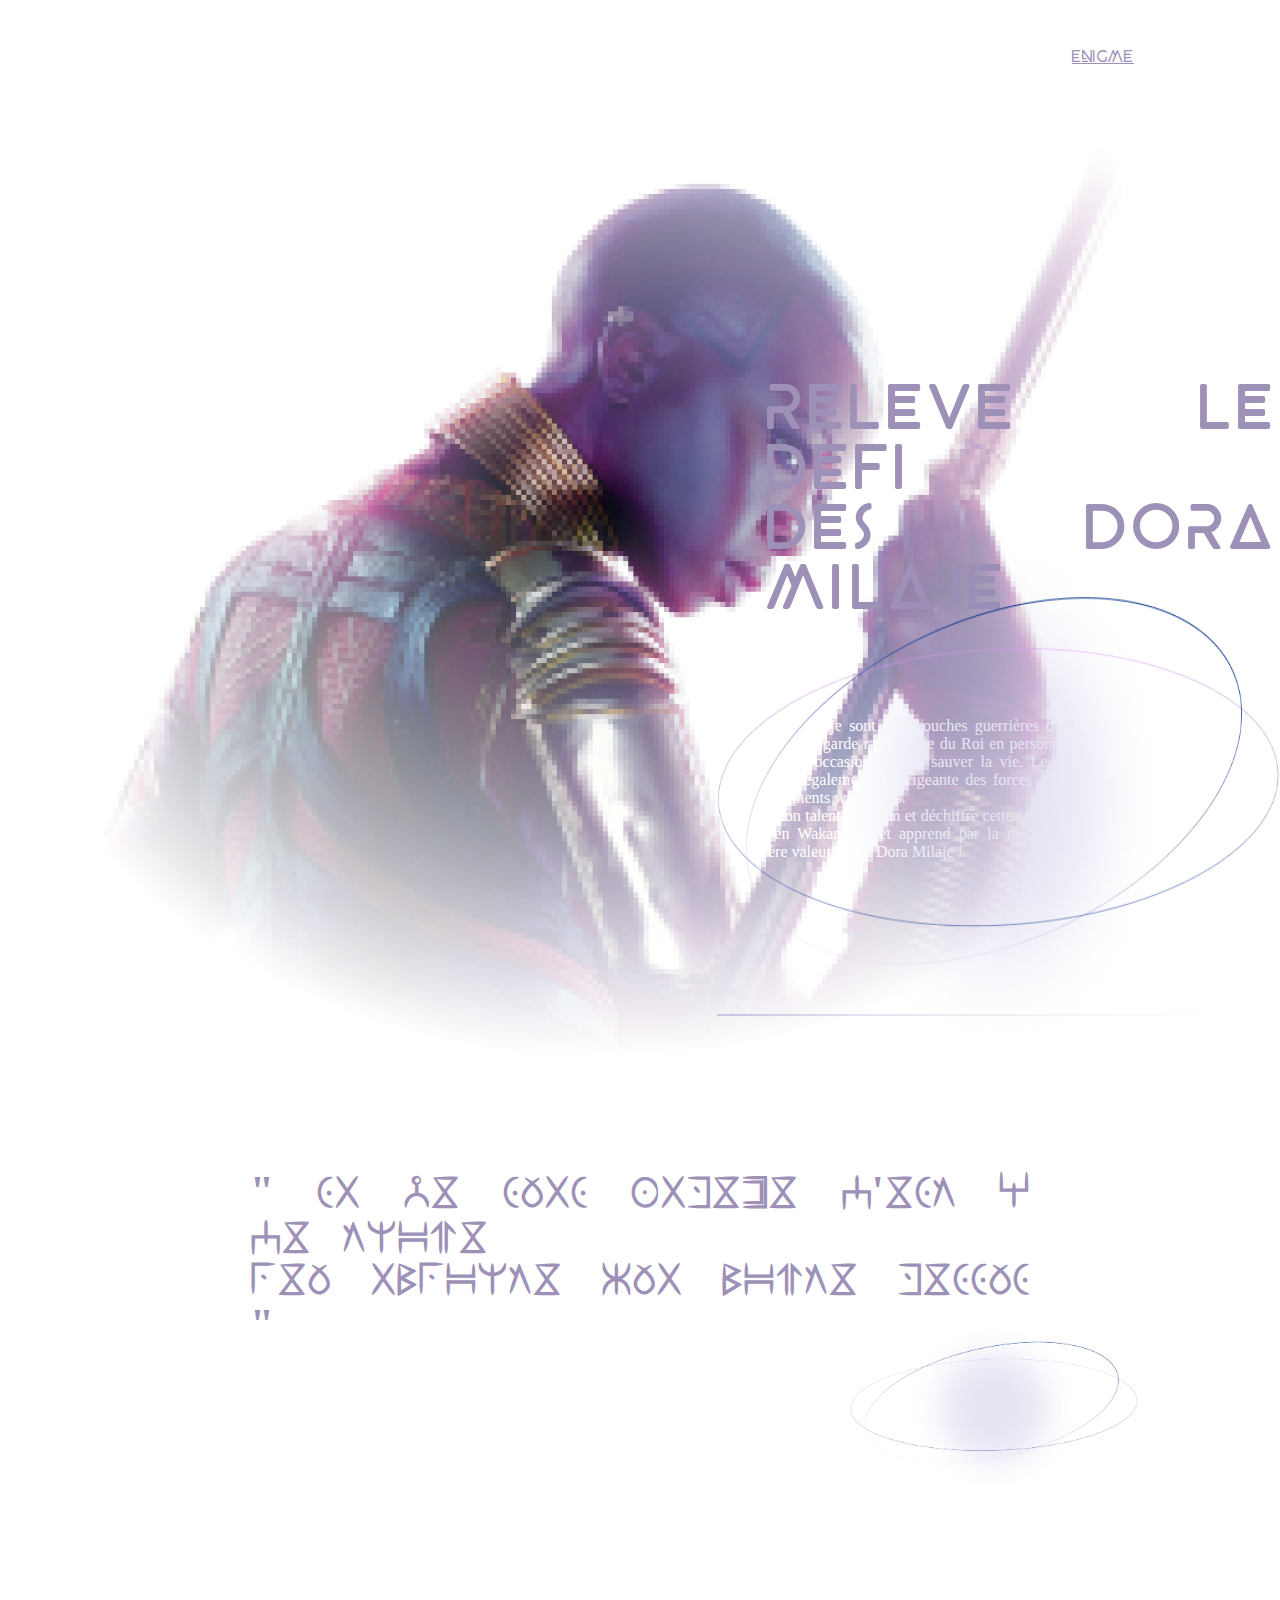
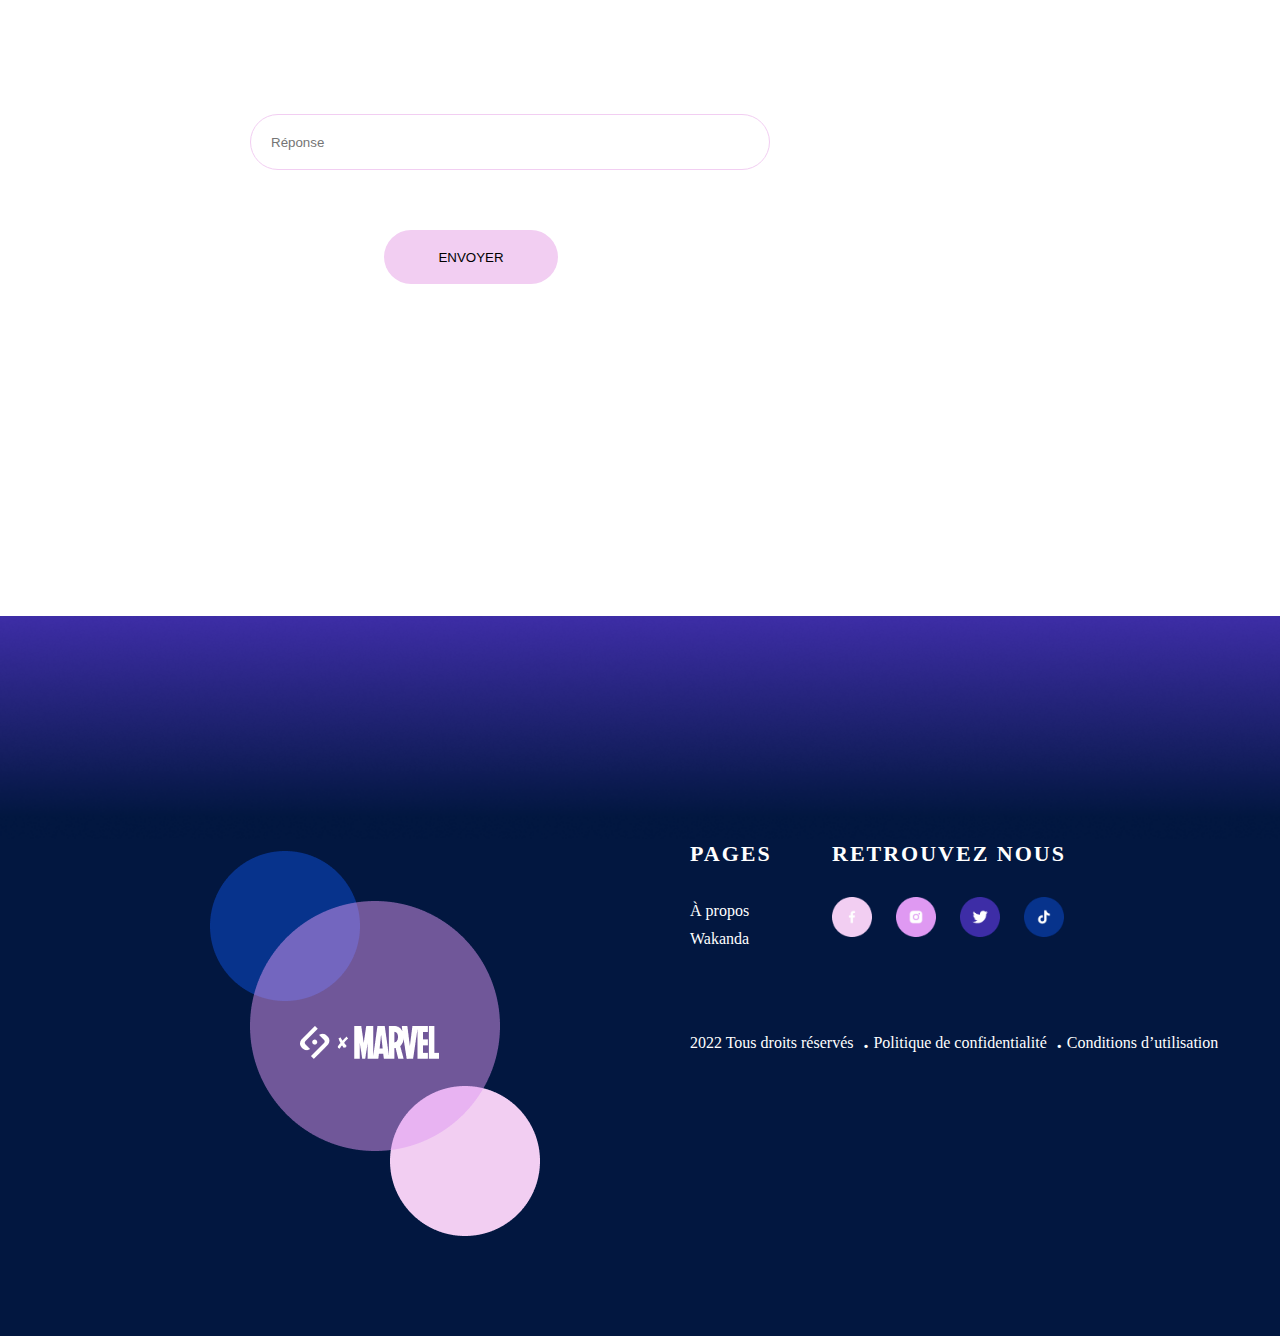
==== enigme.html @ d8a6af79 "first commit" ====
<!DOCTYPE html>
<html lang="fr">

<head>
    <meta charset="UTF-8">
    <meta http-equiv="X-UA-Compatible" content="IE=edge">
    <meta name="viewport" content="width=device-width, initial-scale=1.0">
    <link rel="stylesheet" href="./assets/css/styles.css">

    <title>BLACK PANTHER</title>
</head>

<body>
    <header>
        <nav>
            <img src="./assets/images/Allpages/footer2.png" alt="logo">
            <div>
                <ul>
                    <li> <a href="./index.html">ACCUEIL</a> </li>
                    <li> <a href="./wakanda.html">WAKANDA</a> </li>
                    <li> <a href="#" class="active">ENIGME</a> </li>
                </ul>
            </div>
        </nav>

        <!-- PAGE HERO -->
        <div id="hero-enigme">
            <div class="hero-left">
                <img src="./assets/images/Enigme/Pantherenigme1.png" alt="Commandant">
            </div>

            <div class="hero-right">
                <h2>Releve le defi</h2>
                <h2>des dora milaje</h2>

                <div class="hero-circle">
                    <p class="circle-text">
                        Les Dora Milaje sont de farouches guerrières d’élite. Elles constituent la garde
                        rapprochée du Roi en personne et ont de nombreuses occasions de lui sauver la
                        vie. Leur Générale, Okoyé est également la dirigeante des forces armées et des
                        renseignements wakandais.
                        <br />
                        Prouve ton talent d’espion et déchiffre cette réplique d’Okoyé écrite en Wakandais,
                        et apprend par la même occasion la première valeur d’une Dora Milaje !
                    </p>
                    <img src="./assets/images/Enigme/Pantherenigme2.png" class="circle" alt="image">
                    <img src="./assets/images/Enigme/Pantherenigme3.png" class="line" alt="image">
                </div>
            </div>
        </div>

    </header>
    <div class="clearfix"></div>


    <main id="enigme">
        <h2 class="text-main-enigme">
            " SI JE SUIS FIDELE C'EST A CE TRONE <br /> PEU IMPORTE QUI MONTE DESSUS "
        </h2>
        <div class="box-main">
            <div class="enigme-text-left">
                <p>Voici la transicription de l’alphabet :</p>
                <p class="text-wakanda">
                    A = <span class="wakanda">A</span>  ; B = <span class="wakanda">b</span>  ; c = <span class="wakanda">c</span>  ; d = <span class="wakanda">d</span>  ; e = <span class="wakanda">e</span>  ; f = <span class="wakanda">f</span>  ; g = <span class="wakanda">g</span>  ; h = <span class="wakanda">h</span>  ; i = <span class="wakanda">i</span>  ; j = <span class="wakanda">j</span>  ; <br />
                    k = <span class="wakanda">k</span>  ; l = <span class="wakanda">l</span>  ; m = <span class="wakanda">m</span>  ; n = <span class="wakanda">n</span>  ; o = <span class="wakanda">o</span>  ; p = <span class="wakanda">p</span>  ; q = <span class="wakanda">q</span>  ; r = <span class="wakanda">r</span>  ; s = <span class="wakanda">s</span>  ; t = <span class="wakanda">t</span>  ; <br />
                    u = <span class="wakanda">u</span>  ; w = <span class="wakanda">w</span>  ; x = <span class="wakanda">x</span>  ; y = <span class="wakanda">y</span>  ; z = <span class="wakanda">z</span> 
                </p>
                <div class="answer">
                    <p>Alors, as tu la réponse ?</p>
                    <input type="text" class="contact-input input-text" name="" id="" placeholder="Réponse">
                    <div class="send-button">
                        <input type="submit" value="ENVOYER">
                    </div>
                </div>
            </div>
            
            <div class="enigme-text-right">
                <div class="text-wrapper">
                    <p class="subtitle">Le savais tu ?</p>
                    <p class="subtitle-text">
                        Plusieurs sources s’entendent pour dire que la lettre la plus utilisée en français est
                        la lettre E. En pourcentage de fréquence, la lettre est utilisée à 14% dans une
                        phrase. Et si tu regardais quel symbole revient le plus souvent?
                    </p>
                </div>
                <img src="./assets/images/Enigme/Pantherenigme2.png" class="circle" alt="image">
            </div>
        </div>
    </main>

    <footer>
        <div class="footer-left">
            <img src="./assets/images/Allpages/footer1.png" class="circle-image" alt="cercles">
            <img src="./assets/images/Allpages/footer2.png" class="marvel-image" alt="marvel">
        </div>

        <div class="footer-right">
            <div class="up-part">
                <div>
                    <h3>PAGES</h3>
                    <p>À propos</p>
                    <p>Wakanda</p>
                </div>
                <div class="box-icons">
                    <h3>RETROUVEZ NOUS</h3>
                    <div class="footer-icons">
                        <img src="./assets/images/Allpages/footer3.png" alt="facebook">
                        <img src="./assets/images/Allpages/footer4.png" alt="instagram">
                        <img src="./assets/images/Allpages/footer5.png" alt="twitter">
                        <img src="./assets/images/Allpages/footer6.png" alt="tiktok">
                    </div>
                </div>

            </div>
            <div class="down-part">
                <ul>
                    <li>2022 Tous droits réservés</li>
                    <li> <span class="dots">.</span> Politique de confidentialité</li>
                    <li> <span class="dots">.</span> Conditions d’utilisation</li>
                </ul>
            </div>
        </div>
    </footer>
</body>

</html>
---- assets/css/styles.css ----
@charset "UTF-8";
@font-face {
  font-family: "panthera";
  src: url("../fonts/PantheraRegular-MVZ9J.ttf");
}
@font-face {
  font-family: "beyno";
  src: url("../fonts/BEYNO.otf");
}
@font-face {
  font-family: "wakanda";
  src: url("../fonts/WakandaForever-Regular.ttf");
}
:root {
  --white-color: #FFF;
  --light-pink: #F2CEF2;
  --gray-color: #9E91B7;
  --light-purple: #DF99F2;
  --middle-purple: #3D2DA6;
  --middle-blue: #07338C;
  --middle-black: #021740;
}

* {
  margin: 0;
  padding: 0;
  box-sizing: border-box;
}

body {
  background-image: url("../images/Allpages/arrière_plan.png");
  background-position: top center;
  background-repeat: no-repeat;
  background-size: cover;
  color: var(--white-color);
  font-family: "cantarell";
  text-align: justify;
  display: block;
}
body h1,
body h2 {
  color: var(--gray-color);
}
body h1 {
  font-family: "panthera";
  font-size: 68px;
}
body h2 {
  font-family: "beyno";
  font-size: 32px;
}
body .citation {
  font-size: 14px;
}

nav li a {
  cursor: pointer;
  text-decoration: none;
  color: var(--white-color);
}

.nav-wakanda {
  padding: 25px 0 50px 0;
}

.active {
  color: var(--gray-color);
  text-decoration: underline;
}

header {
  position: relative;
}
header nav {
  font-family: "beyno", "cantarell";
  color: var(--white-color);
  display: flex;
  justify-content: space-between;
  width: 85%;
  margin: 0 auto;
  padding-top: 50px;
}
header nav div ul {
  list-style: none;
}
header nav div ul li {
  display: inline;
  padding-right: 50px;
}
header #hero {
  position: relative;
  height: 80vh;
}
header #hero h2 {
  padding: 20px 0;
  padding-bottom: 30px;
}
header #hero .hero-left {
  position: relative;
  float: left;
  width: 40%;
  height: 100%;
  padding: 200px 0;
  padding-left: 200px;
}
header #hero .hero-left .hero-text {
  padding-right: 70px;
  text-align: justify;
}
header #hero .hero-right {
  position: relative;
  float: left;
  width: 60%;
  height: 100%;
}
header #hero .hero-right img {
  position: relative;
  width: 100%;
}
header #hero div a {
  padding-top: 20px;
  color: var(--white-color);
}
header #floating .lines {
  position: absolute;
  top: 0;
  width: 2px;
  background-color: var(--gray-color);
}
header #floating .line1 {
  left: 50px;
  height: 500px;
}
header #floating .line2 {
  left: 70px;
  height: 300px;
}
header #floating .side-icons {
  height: 190px;
  position: absolute;
  top: 310px;
  left: 60px;
  display: flex;
  flex-direction: column;
  justify-content: space-between;
}
header #floating .side-icons img {
  width: 20px;
}
header #hero-wakanda {
  background: url("../images/Wakanda/Pantherwakanda1.png");
  background-repeat: no-repeat;
  background-size: cover;
  object-fit: cover;
  height: 100vh;
  width: 100%;
  position: relative;
}
header #hero-wakanda .hero-text {
  width: 50%;
  padding: 300px 50px 0 200px;
}
header #hero-wakanda .hero-text h1 {
  font-family: "beyno";
  font-weight: 100;
}
header #hero-wakanda .hero-text h2 {
  font-family: "wakanda";
  letter-spacing: 10px;
}
header #hero-wakanda .hero-text p {
  padding: 50px 0;
  width: 450px;
}

.seemore-link {
  padding-top: 20px;
}
.seemore-link a {
  color: var(--white-color);
}

.clearfix {
  clear: both;
}

.contact-input {
  width: 520px;
  height: 56px;
  border-radius: 38px;
  color: black;
  border: 1px solid var(--middle-black);
  padding: 10px 0 0 20px;
  margin: 10px 0;
}

.input-text {
  padding-top: 0;
}

input[type=submit] {
  width: 174px;
  height: 54px;
  border-radius: 38px;
  background-color: var(--light-pink);
  border: none;
}
input[type=submit]:hover {
  box-shadow: 0 0 10px var(--middle-blue);
}

main#acceuil #descritpion-section {
  position: relative;
  display: flex;
  height: 350px;
  margin-left: 150px;
  margin-bottom: 150px;
  background-color: var(--middle-black);
}
main#acceuil #descritpion-section .next-button {
  position: absolute;
  top: 45%;
  right: 40px;
  background-color: var(--middle-black);
  z-index: 2;
  font-size: 20px;
  padding: 8px 15px;
  border-radius: 50%;
}
main#acceuil #descritpion-section .inside-desc {
  display: flex;
}
main#acceuil #descritpion-section .inside-desc .last-image {
  position: relative;
}
main#acceuil #descritpion-section .inside-desc .last-image img {
  height: 100%;
}
main#acceuil #descritpion-section .inside-text {
  padding: 60px 30px;
  text-align: justify;
  font-size: 16px;
}
main#acceuil #descritpion-section .box-img-killmonger {
  position: relative;
  padding-left: 30px;
}
main#acceuil #descritpion-section .box-img-killmonger img {
  margin-top: -50px;
}
main#acceuil .article-container {
  width: 80%;
  margin: 0 auto;
  position: relative;
}
main#acceuil .article-container article p {
  padding: 20px 0;
}
main#acceuil .article-container .left-article,
main#acceuil .article-container .right-article {
  float: left;
  width: 50%;
  position: relative;
}
main#acceuil .article-container .left-article {
  padding-top: 100px;
}
main#acceuil .article-container .right-article {
  position: relative;
  display: flex;
  flex-direction: column;
  justify-content: space-between;
  height: auto;
}
main#acceuil .article-container .right-article .card {
  color: black;
  width: 500px;
  margin: 0 0 0 auto;
}
main#acceuil .article-container .right-article .card .card-img {
  position: absolute;
  top: 0;
  right: 50px;
}
main#acceuil .article-container .right-article .card-description {
  margin-top: 300px;
  background-color: var(--white-color);
  padding: 250px 70px 100px 70px;
  border-radius: 10px;
  font-size: 14px;
}
main#acceuil .article-container .right-article .card-description ul li {
  list-style: none;
  padding: 5px 0;
}
main#acceuil .article-container .right-article .card-description h3 {
  padding: 5px 0;
  text-align: center;
}
main#acceuil .article-container .right-article .card-description .card-mini-text {
  font-size: 12px;
}
main#acceuil .article-container .right-article .card-description .card-buttons {
  padding: 10px 0;
  display: flex;
  justify-content: space-between;
}
main#acceuil .article-container .right-article .card-description .card-buttons span {
  background-color: var(--middle-purple);
  color: var(--white-color);
  padding: 10px 20px;
  font-size: 12px;
  border-radius: 5px;
}
main#acceuil .article-container .right-article .after-card {
  position: relative;
  padding-top: 250px;
  display: flex;
  justify-content: flex-end;
}
main#acceuil #contact-section {
  background: url("../images/Accueil/Pantherhome7.png");
  background-repeat: no-repeat;
  background-size: cover;
  height: 110vh;
  display: flex;
  justify-content: center;
  padding: 180px 0 250px 0;
}
main#acceuil #contact-section .box-contact {
  color: black;
  background: linear-gradient(to bottom, #fff, rgba(255, 255, 255, 0.2));
  width: 800px;
  border-radius: 25%;
  padding: 50px 0;
  display: flex;
  justify-content: center;
}
main#acceuil #contact-section .box-contact div p,
main#acceuil #contact-section .box-contact div h2 {
  text-align: center;
  font-family: "cantarell";
}
main#acceuil #contact-section .box-contact div p {
  font-size: 14px;
}
main#acceuil #contact-section .box-contact h2 {
  color: black;
  letter-spacing: 2px;
}
main#acceuil #contact-section .box-contact .input-area {
  height: 150px;
}
main#acceuil #contact-section .box-contact .send-button {
  display: flex;
  justify-content: center;
}

footer {
  background-image: url("../images/Allpages/back_footer.png");
  background-repeat: no-repeat;
  background-size: cover;
  display: flex;
  height: 80vh;
  position: relative;
}
footer .footer-left {
  position: relative;
  width: 50%;
}
footer .footer-left .circle-image {
  position: absolute;
  bottom: 100px;
  right: 100px;
}
footer .footer-left .marvel-image {
  position: absolute;
  top: 57%;
  right: 200px;
}
footer .footer-right {
  width: 50%;
  padding: 225px 50px;
}
footer .footer-right .up-part {
  display: flex;
  justify-content: space-between;
  width: 80%;
  padding-bottom: 70px;
}
footer .footer-right .up-part h3 {
  font-size: 22px;
  letter-spacing: 2px;
  padding-bottom: 30px;
}
footer .footer-right .up-part p {
  padding: 5px 0;
}
footer .footer-right .up-part .box-icons {
  width: 300px;
}
footer .footer-right .up-part .box-icons h3 {
  padding-left: 10px;
}
footer .footer-right .up-part .footer-icons img {
  padding: 0 10px;
  width: 60px;
}
footer .footer-right .down-part li {
  display: inline;
  padding-right: 5px;
}
footer .footer-right .down-part .dots {
  font-size: 28px;
}
footer .black-banner {
  background: linear-gradient(to right, black, rgba(2, 23, 64, 0.8));
  width: 100%;
  height: 200px;
  position: absolute;
  top: -180px;
}
footer .circle-banner {
  width: 125px;
  height: 125px;
  border-radius: 50%;
  position: absolute;
  top: -125px;
  right: 100px;
  background-color: var(--middle-black);
}

#hero-enigme {
  display: flex;
}
#hero-enigme .hero-left {
  width: 60%;
}
#hero-enigme .hero-left img {
  margin-top: -200px;
}
#hero-enigme .hero-right {
  width: 40%;
  padding-top: 300px;
  position: relative;
}
#hero-enigme .hero-right h2 {
  font-size: 60px;
  letter-spacing: 5px;
}
#hero-enigme .hero-right .hero-circle img.circle {
  position: absolute;
  bottom: 100px;
  right: 0;
  height: 50%;
  width: 110%;
}
#hero-enigme .hero-right .hero-circle img.line {
  position: absolute;
  bottom: 150px;
  right: 0;
  width: 110%;
}
#hero-enigme .hero-right .hero-circle .circle-text {
  position: absolute;
  bottom: 305px;
  right: 150px;
  width: 78%;
}

main#enigme {
  padding: 0 250px 250px 250px;
}
main#enigme .text-main-enigme {
  font-family: "wakanda";
  font-size: 43px;
  word-spacing: 20px;
}
main#enigme .wakanda {
  font-family: "wakanda";
  text-transform: uppercase;
}
main#enigme .text-wakanda {
  letter-spacing: 2px;
}
main#enigme h2 {
  padding-bottom: 50px;
}
main#enigme .enigme-text-left > p {
  padding: 15px 0;
}
main#enigme .box-main {
  display: flex;
}
main#enigme .box-main .enigme-text-left {
  width: 100%;
}
main#enigme .box-main .enigme-text-left .answer {
  padding-top: 100px;
}
main#enigme .box-main .enigme-text-left .answer p {
  padding: 10px 0;
}
main#enigme .box-main .enigme-text-left .answer .contact-input {
  color: var(--light-pink);
  background: none;
  border: 1px solid var(--light-pink);
}
main#enigme .box-main .enigme-text-left .answer input[type=submit]:hover {
  box-shadow: 0 0 20px var(--light-pink);
}
main#enigme .box-main .enigme-text-left .answer .send-button {
  padding-top: 50px;
  display: flex;
  justify-content: center;
  width: 85%;
}
main#enigme .box-main .enigme-text-right {
  position: relative;
}
main#enigme .box-main .enigme-text-right img {
  position: absolute;
  top: -80px;
  right: -80px;
  width: 100%;
}
main#enigme .box-main .enigme-text-right .text-wrapper {
  text-align: center;
  padding: 80px 10px 0 200px;
}
main#enigme .box-main .enigme-text-right .text-wrapper .subtitle {
  padding-bottom: 20px;
}

main#wakanda {
  display: flex;
  width: 80%;
  margin: 0 auto;
  padding: 200px 0 100px 0;
  position: relative;
}
main#wakanda h2 {
  font-weight: 100;
}
main#wakanda .left-section, main#wakanda .right-section {
  z-index: 2;
}
main#wakanda .left-section p, main#wakanda .right-section p {
  padding: 20px 0;
}
main#wakanda .left-section div.padded, main#wakanda .right-section div.padded {
  padding: 50px 0;
}
main#wakanda .left-section {
  width: 100%;
  padding-right: 50px;
}
main#wakanda .right-section {
  width: 100%;
  padding-left: 100px;
}
main#wakanda img.img-to-background {
  position: absolute;
  top: 0;
  border-radius: 50%;
  opacity: 0.4;
  background: var(--middle-black);
}

/*# sourceMappingURL=styles.css.map */
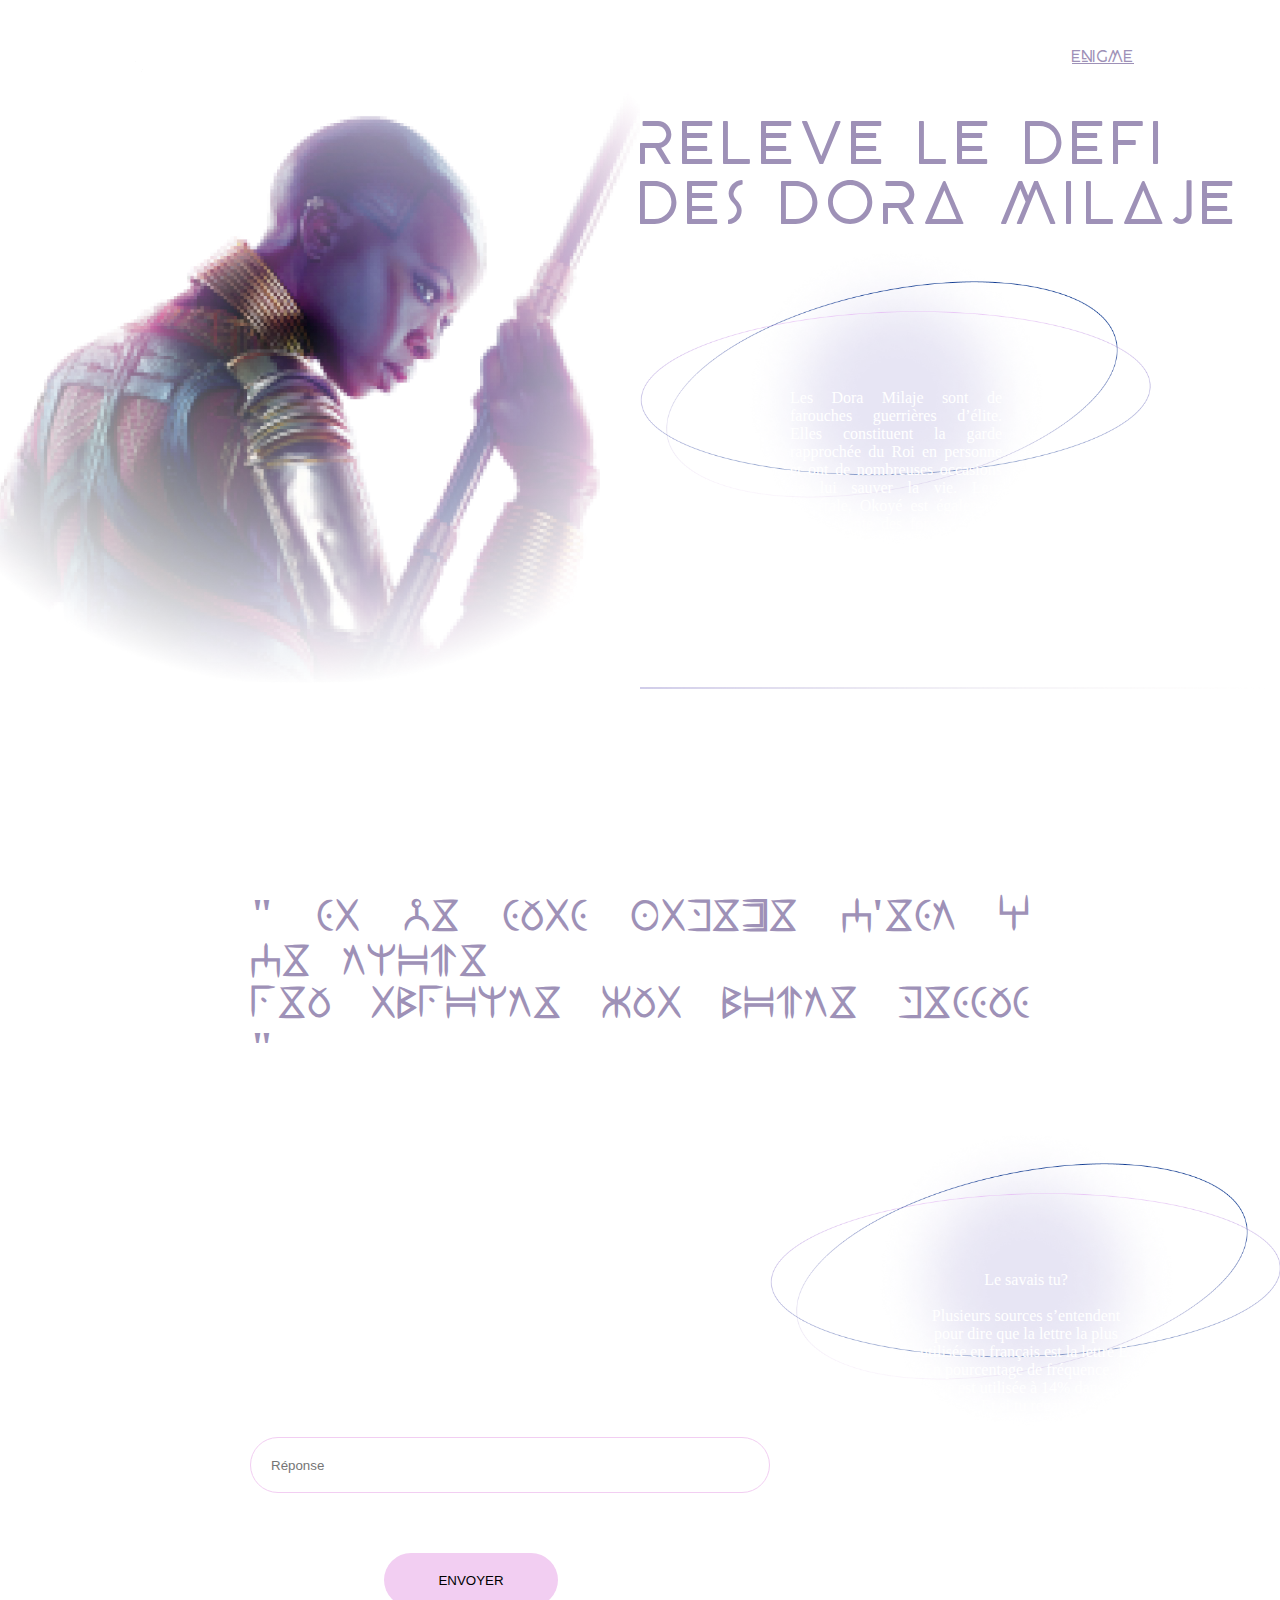
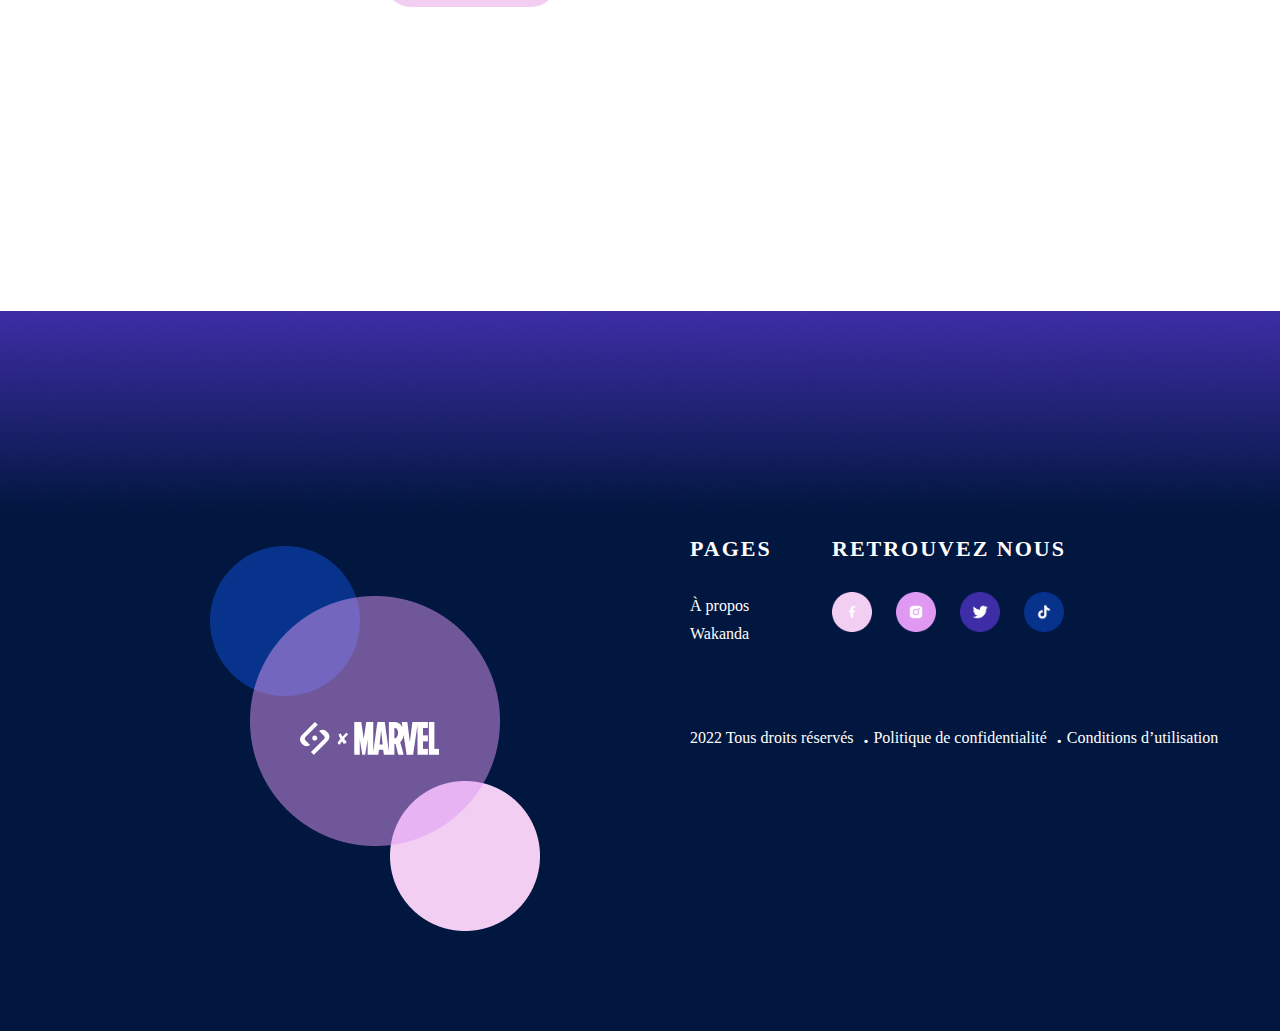
==== commit 8c4ceaab: "feat: refont enigme page" ====
--- a/enigme.html
+++ b/enigme.html
@@ -26,7 +26,7 @@
         <!-- PAGE HERO -->
         <div id="hero-enigme">
             <div class="hero-left">
-                <img src="./assets/images/Enigme/Pantherenigme1.png" alt="Commandant">
+                <img src="./assets/images/Enigme/Pantherenigme1_retouche.png" alt="Commandant">
             </div>
 
             <div class="hero-right">
@@ -34,17 +34,19 @@
                 <h2>des dora milaje</h2>
 
                 <div class="hero-circle">
-                    <p class="circle-text">
-                        Les Dora Milaje sont de farouches guerrières d’élite. Elles constituent la garde
-                        rapprochée du Roi en personne et ont de nombreuses occasions de lui sauver la
-                        vie. Leur Générale, Okoyé est également la dirigeante des forces armées et des
-                        renseignements wakandais.
-                        <br />
-                        Prouve ton talent d’espion et déchiffre cette réplique d’Okoyé écrite en Wakandais,
-                        et apprend par la même occasion la première valeur d’une Dora Milaje !
-                    </p>
-                    <img src="./assets/images/Enigme/Pantherenigme2.png" class="circle" alt="image">
+                    <div class="circle-box">
+                        <p class="circle-text">
+                            Les Dora Milaje sont de farouches guerrières d’élite. Elles constituent la garde
+                            rapprochée du Roi en personne et ont de nombreuses occasions de lui sauver la
+                            vie. Leur Générale, Okoyé est également la dirigeante des forces armées et des
+                            renseignements wakandais.
+                            <br />
+                            Prouve ton talent d’espion et déchiffre cette réplique d’Okoyé écrite en Wakandais,
+                            et apprend par la même occasion la première valeur d’une Dora Milaje !
+                        </p>
+                    </div>
                     <img src="./assets/images/Enigme/Pantherenigme3.png" class="line" alt="image">
+
                 </div>
             </div>
         </div>
@@ -61,9 +63,19 @@
             <div class="enigme-text-left">
                 <p>Voici la transicription de l’alphabet :</p>
                 <p class="text-wakanda">
-                    A = <span class="wakanda">A</span>  ; B = <span class="wakanda">b</span>  ; c = <span class="wakanda">c</span>  ; d = <span class="wakanda">d</span>  ; e = <span class="wakanda">e</span>  ; f = <span class="wakanda">f</span>  ; g = <span class="wakanda">g</span>  ; h = <span class="wakanda">h</span>  ; i = <span class="wakanda">i</span>  ; j = <span class="wakanda">j</span>  ; <br />
-                    k = <span class="wakanda">k</span>  ; l = <span class="wakanda">l</span>  ; m = <span class="wakanda">m</span>  ; n = <span class="wakanda">n</span>  ; o = <span class="wakanda">o</span>  ; p = <span class="wakanda">p</span>  ; q = <span class="wakanda">q</span>  ; r = <span class="wakanda">r</span>  ; s = <span class="wakanda">s</span>  ; t = <span class="wakanda">t</span>  ; <br />
-                    u = <span class="wakanda">u</span>  ; w = <span class="wakanda">w</span>  ; x = <span class="wakanda">x</span>  ; y = <span class="wakanda">y</span>  ; z = <span class="wakanda">z</span> 
+                    A = <span class="wakanda">A</span> ; B = <span class="wakanda">b</span> ; c = <span
+                        class="wakanda">c</span> ; d = <span class="wakanda">d</span> ; e = <span
+                        class="wakanda">e</span> ; f = <span class="wakanda">f</span> ; g = <span
+                        class="wakanda">g</span> ; h = <span class="wakanda">h</span> ; i = <span
+                        class="wakanda">i</span> ; j = <span class="wakanda">j</span> ; <br />
+                    k = <span class="wakanda">k</span> ; l = <span class="wakanda">l</span> ; m = <span
+                        class="wakanda">m</span> ; n = <span class="wakanda">n</span> ; o = <span
+                        class="wakanda">o</span> ; p = <span class="wakanda">p</span> ; q = <span
+                        class="wakanda">q</span> ; r = <span class="wakanda">r</span> ; s = <span
+                        class="wakanda">s</span> ; t = <span class="wakanda">t</span> ; <br />
+                    u = <span class="wakanda">u</span> ; w = <span class="wakanda">w</span> ; x = <span
+                        class="wakanda">x</span> ; y = <span class="wakanda">y</span> ; z = <span
+                        class="wakanda">z</span>
                 </p>
                 <div class="answer">
                     <p>Alors, as tu la réponse ?</p>
@@ -73,9 +85,26 @@
                     </div>
                 </div>
             </div>
-            
+
             <div class="enigme-text-right">
-                <div class="text-wrapper">
+                <!-- 
+                <div class="hero-circle">
+                    <div class="circle-box">
+                        <p class="circle-text">
+                            Les Dora Milaje sont de farouches guerrières d’élite. Elles constituent la garde
+                            rapprochée du Roi en personne et ont de nombreuses occasions de lui sauver la
+                            vie. Leur Générale, Okoyé est également la dirigeante des forces armées et des
+                            renseignements wakandais.
+                            <br />
+                            Prouve ton talent d’espion et déchiffre cette réplique d’Okoyé écrite en Wakandais,
+                            et apprend par la même occasion la première valeur d’une Dora Milaje !
+                        </p>
+                    </div>
+                    <img src="./assets/images/Enigme/Pantherenigme3.png" class="line" alt="image">
+
+                </div>
+                 -->
+                <!-- <div class="text-wrapper">
                     <p class="subtitle">Le savais tu ?</p>
                     <p class="subtitle-text">
                         Plusieurs sources s’entendent pour dire que la lettre la plus utilisée en français est
@@ -83,7 +112,19 @@
                         phrase. Et si tu regardais quel symbole revient le plus souvent?
                     </p>
                 </div>
-                <img src="./assets/images/Enigme/Pantherenigme2.png" class="circle" alt="image">
+                <img src="./assets/images/Enigme/Pantherenigme2.png" class="circle" alt="image"> -->
+
+                <div class="hero-circle">
+                    <div class="circle-box">
+                        <p>Le savais tu?</p> <br/>
+                        <p class="circle-text">
+                            Plusieurs sources s’entendent pour dire que la lettre la plus utilisée en français est
+                            la lettre E. En pourcentage de fréquence, la lettre est utilisée à 14% dans une
+                            phrase. Et si tu regardais quel symbole revient le plus souvent?
+                        </p>
+                    </div>
+
+                </div>
             </div>
         </div>
     </main>
--- a/assets/css/styles.css
+++ b/assets/css/styles.css
@@ -434,42 +434,42 @@
   display: flex;
 }
 #hero-enigme .hero-left {
-  width: 60%;
+  width: 100%;
+  position: relative;
 }
 #hero-enigme .hero-left img {
-  margin-top: -200px;
+  width: 100%;
 }
 #hero-enigme .hero-right {
-  width: 40%;
-  padding-top: 300px;
-  position: relative;
+  width: 100%;
+  position: relative;
+  display: flex;
+  flex-direction: column;
+  justify-content: flex-end;
 }
 #hero-enigme .hero-right h2 {
   font-size: 60px;
   letter-spacing: 5px;
-}
-#hero-enigme .hero-right .hero-circle img.circle {
-  position: absolute;
-  bottom: 100px;
+  font-weight: 100;
+}
+#hero-enigme .hero-right .hero-circle img.line {
+  position: absolute;
+  bottom: 0;
   right: 0;
-  height: 50%;
-  width: 110%;
-}
-#hero-enigme .hero-right .hero-circle img.line {
-  position: absolute;
-  bottom: 150px;
-  right: 0;
-  width: 110%;
-}
-#hero-enigme .hero-right .hero-circle .circle-text {
-  position: absolute;
-  bottom: 305px;
-  right: 150px;
-  width: 78%;
+  width: 100%;
+}
+#hero-enigme .hero-right .hero-circle .circle-box {
+  background: url("../images/Enigme/Pantherenigme2.png");
+  background-position: top center;
+  background-repeat: no-repeat;
+  background-size: contain;
+  height: 50vh;
+  width: 40vw;
+  padding: 150px;
 }
 
 main#enigme {
-  padding: 0 250px 250px 250px;
+  padding: 200px 250px 250px 250px;
 }
 main#enigme .text-main-enigme {
   font-family: "wakanda";
@@ -518,18 +518,15 @@
 main#enigme .box-main .enigme-text-right {
   position: relative;
 }
-main#enigme .box-main .enigme-text-right img {
-  position: absolute;
-  top: -80px;
-  right: -80px;
-  width: 100%;
-}
-main#enigme .box-main .enigme-text-right .text-wrapper {
+main#enigme .box-main .enigme-text-right .hero-circle .circle-box {
+  background: url("../images/Enigme/Pantherenigme2.png");
+  background-position: top center;
+  background-repeat: no-repeat;
+  background-size: contain;
+  height: 60vh;
+  width: 40vw;
+  padding: 150px;
   text-align: center;
-  padding: 80px 10px 0 200px;
-}
-main#enigme .box-main .enigme-text-right .text-wrapper .subtitle {
-  padding-bottom: 20px;
 }
 
 main#wakanda {
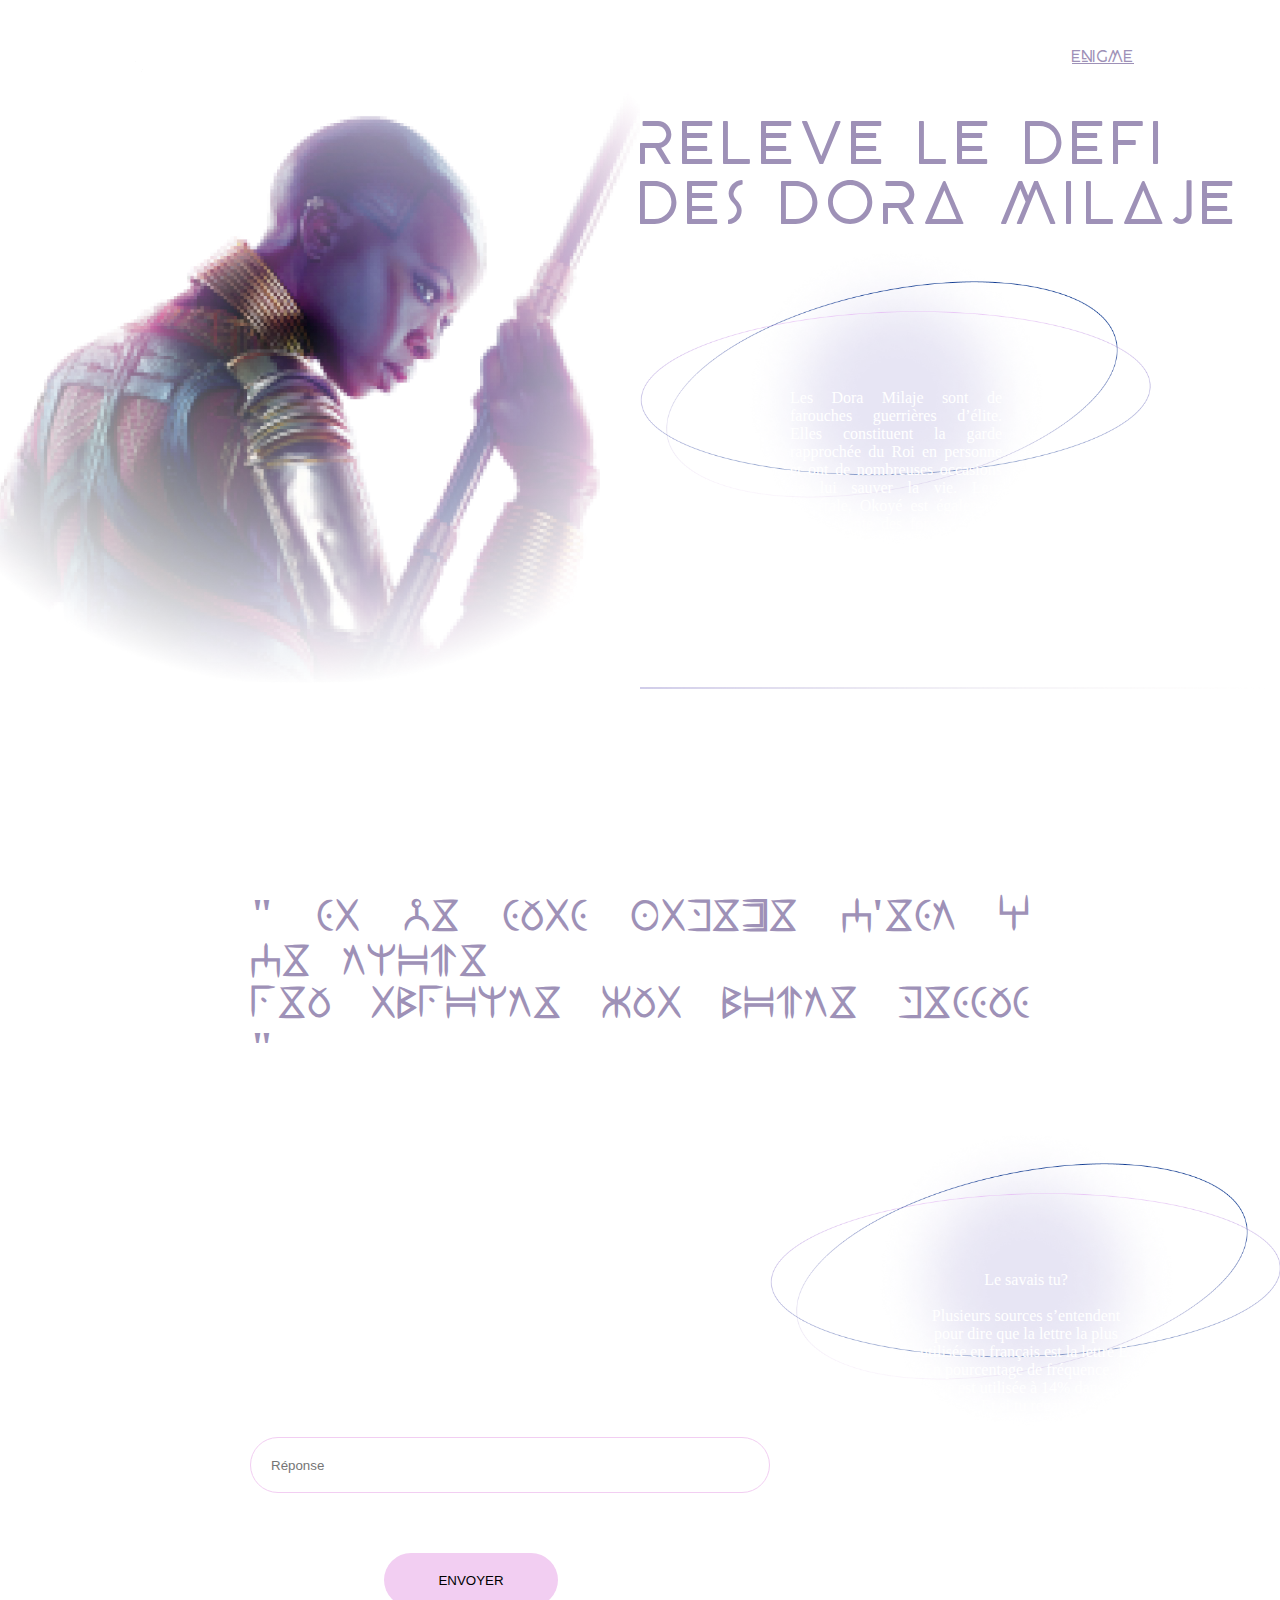
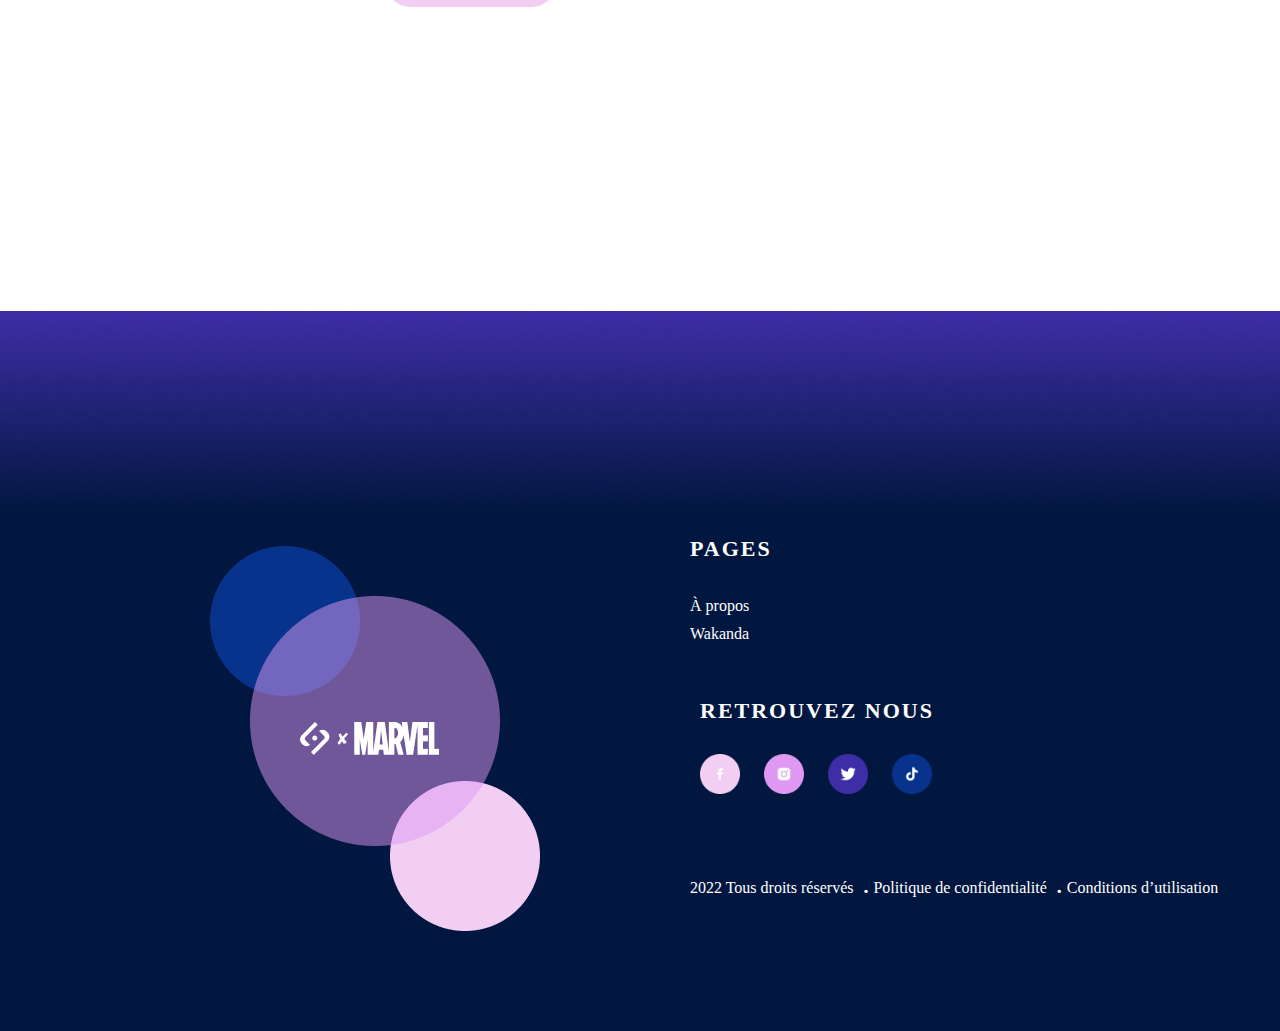
==== commit e4ff55af: "feat: home responsive" ====
--- a/enigme.html
+++ b/enigme.html
@@ -87,32 +87,6 @@
             </div>
 
             <div class="enigme-text-right">
-                <!-- 
-                <div class="hero-circle">
-                    <div class="circle-box">
-                        <p class="circle-text">
-                            Les Dora Milaje sont de farouches guerrières d’élite. Elles constituent la garde
-                            rapprochée du Roi en personne et ont de nombreuses occasions de lui sauver la
-                            vie. Leur Générale, Okoyé est également la dirigeante des forces armées et des
-                            renseignements wakandais.
-                            <br />
-                            Prouve ton talent d’espion et déchiffre cette réplique d’Okoyé écrite en Wakandais,
-                            et apprend par la même occasion la première valeur d’une Dora Milaje !
-                        </p>
-                    </div>
-                    <img src="./assets/images/Enigme/Pantherenigme3.png" class="line" alt="image">
-
-                </div>
-                 -->
-                <!-- <div class="text-wrapper">
-                    <p class="subtitle">Le savais tu ?</p>
-                    <p class="subtitle-text">
-                        Plusieurs sources s’entendent pour dire que la lettre la plus utilisée en français est
-                        la lettre E. En pourcentage de fréquence, la lettre est utilisée à 14% dans une
-                        phrase. Et si tu regardais quel symbole revient le plus souvent?
-                    </p>
-                </div>
-                <img src="./assets/images/Enigme/Pantherenigme2.png" class="circle" alt="image"> -->
 
                 <div class="hero-circle">
                     <div class="circle-box">
--- a/assets/css/styles.css
+++ b/assets/css/styles.css
@@ -564,4 +564,106 @@
   background: var(--middle-black);
 }
 
+@media screen and (max-width: 1000px) {
+  #floating .line1 {
+    left: 10px !important;
+    transition: all 0.8s;
+  }
+  #floating .line2 {
+    left: 20px !important;
+    transition: all 0.8s;
+  }
+  #floating .side-icons {
+    left: 20px !important;
+    transition: all 0.8s;
+  }
+}
+@media screen and (max-width: 1600px) {
+  main#acceuil #descritpion-section {
+    margin-left: 50px;
+  }
+}
+@media screen and (max-width: 1500px) {
+  main#acceuil #descritpion-section {
+    height: auto;
+    width: 450px;
+    flex-direction: column;
+    margin: 100px auto;
+  }
+  main#acceuil #descritpion-section .inside-desc {
+    flex-direction: column !important;
+    justify-content: center;
+  }
+  main#acceuil #descritpion-section .inside-desc .last-image {
+    display: flex;
+    justify-content: center;
+  }
+  main#acceuil #descritpion-section img {
+    max-width: 400px;
+  }
+}
+@media screen and (max-width: 1400px) {
+  #hero {
+    background: url("../images/Accueil/Pantherhome1..png");
+  }
+  #hero .hero-left {
+    width: 100% !important;
+    padding-left: 15% !important;
+  }
+  #hero .hero-right {
+    display: none;
+  }
+  section.article-container .left-article,
+  section.article-container .right-article {
+    width: 100% !important;
+  }
+  section.article-container .left-article .card,
+  section.article-container .right-article .card {
+    margin: 0 auto !important;
+  }
+  section.article-container .left-article .card .card-img,
+  section.article-container .right-article .card .card-img {
+    right: 30% !important;
+  }
+  section.article-container .left-article .after-card,
+  section.article-container .right-article .after-card {
+    padding-top: 100px !important;
+    justify-content: center !important;
+  }
+}
+@media screen and (max-width: 1300px) {
+  footer .up-part {
+    flex-direction: column;
+  }
+  footer .up-part .box-icons {
+    padding: 50px 0 0 0;
+  }
+}
+@media screen and (max-width: 900px) {
+  footer .footer-left {
+    display: none;
+  }
+}
+@media screen and (max-width: 700px) {
+  nav img {
+    width: 100px;
+  }
+  nav ul li {
+    display: block !important;
+    padding: 5px;
+    transition: all 0.8s;
+  }
+  #contact-section .contact-input {
+    width: 300px;
+    height: 40px;
+    border-radius: 38px;
+    transition: all 0.8s;
+  }
+}
+@media screen and (max-width: 300px) {
+  #floating, nav img {
+    display: none;
+  }
+}
+
 /*# sourceMappingURL=styles.css.map */
